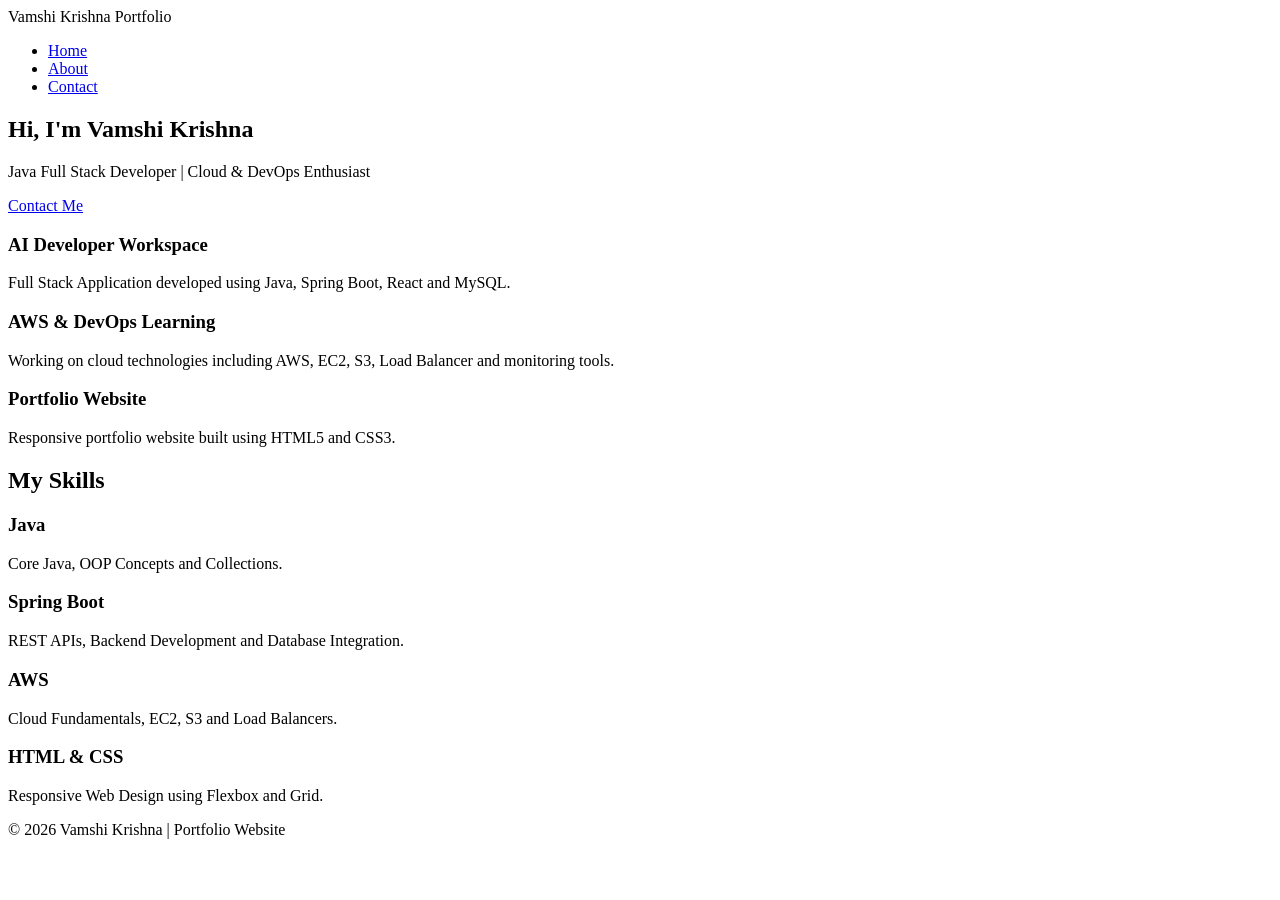
==== index.html @ f7513c07 "Add files via upload" ====
<!DOCTYPE html>
<html lang="en">

<head>
    <meta charset="UTF-8">
    <meta name="viewport" content="width=device-width, initial-scale=1.0">
    <title>Vamshi Krishna Portfolio</title>
    <link rel="stylesheet" href="styles/main.css">
</head>

<body>

    <!-- Navigation Bar -->
    <header>
        <nav>
            <div class="logo">Vamshi Krishna Portfolio</div>

            <ul class="nav-links">
                <li><a href="index.html">Home</a></li>
                <li><a href="about.html">About</a></li>
                <li><a href="contact.html">Contact</a></li>
            </ul>
        </nav>
    </header>

    <!-- Hero Section -->
    <section class="hero">

        <h1>
            Hi, I'm <span class="highlight">Vamshi Krishna</span>
        </h1>

        <p>
            Java Full Stack Developer | Cloud & DevOps Enthusiast
        </p>

        <a href="contact.html" class="btn">
            Contact Me
        </a>

    </section>

    <!-- Projects Section -->
    <section class="projects">

        <div class="card">
            <h3>AI Developer Workspace</h3>

            <p>
                Full Stack Application developed using Java,
                Spring Boot, React and MySQL.
            </p>
        </div>

        <div class="card">
            <h3>AWS & DevOps Learning</h3>

            <p>
                Working on cloud technologies including AWS,
                EC2, S3, Load Balancer and monitoring tools.
            </p>
        </div>

        <div class="card">
            <h3>Portfolio Website</h3>

            <p>
                Responsive portfolio website built using
                HTML5 and CSS3.
            </p>
        </div>

    </section>

    <!-- Skills Section -->
    <section class="content">

        <h1>My Skills</h1>

        <div class="projects">

            <div class="card">
                <h3>Java</h3>
                <p>Core Java, OOP Concepts and Collections.</p>
            </div>

            <div class="card">
                <h3>Spring Boot</h3>
                <p>REST APIs, Backend Development and Database Integration.</p>
            </div>

            <div class="card">
                <h3>AWS</h3>
                <p>Cloud Fundamentals, EC2, S3 and Load Balancers.</p>
            </div>

            <div class="card">
                <h3>HTML & CSS</h3>
                <p>Responsive Web Design using Flexbox and Grid.</p>
            </div>

        </div>

    </section>

    <!-- Footer -->
    <footer>
        <p>
            © 2026 Vamshi Krishna | Portfolio Website
        </p>
    </footer>

</body>

</html>
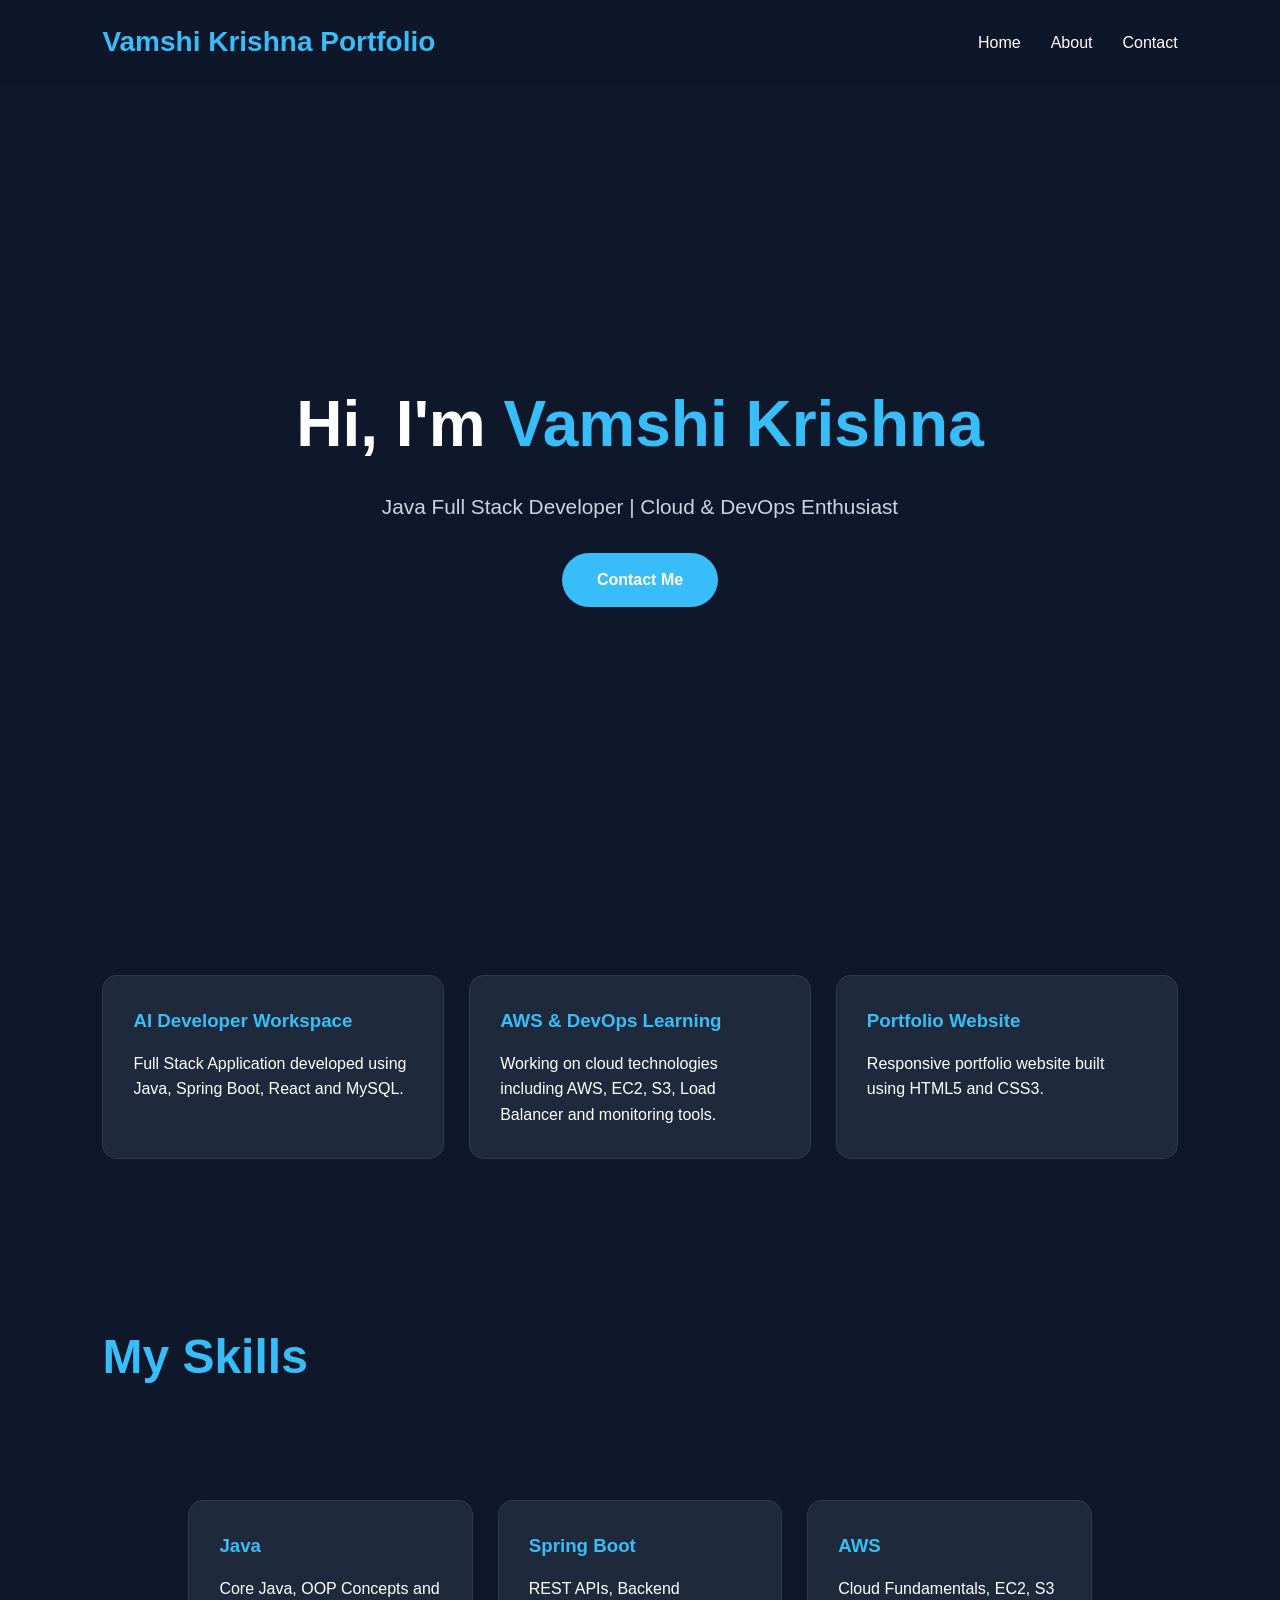
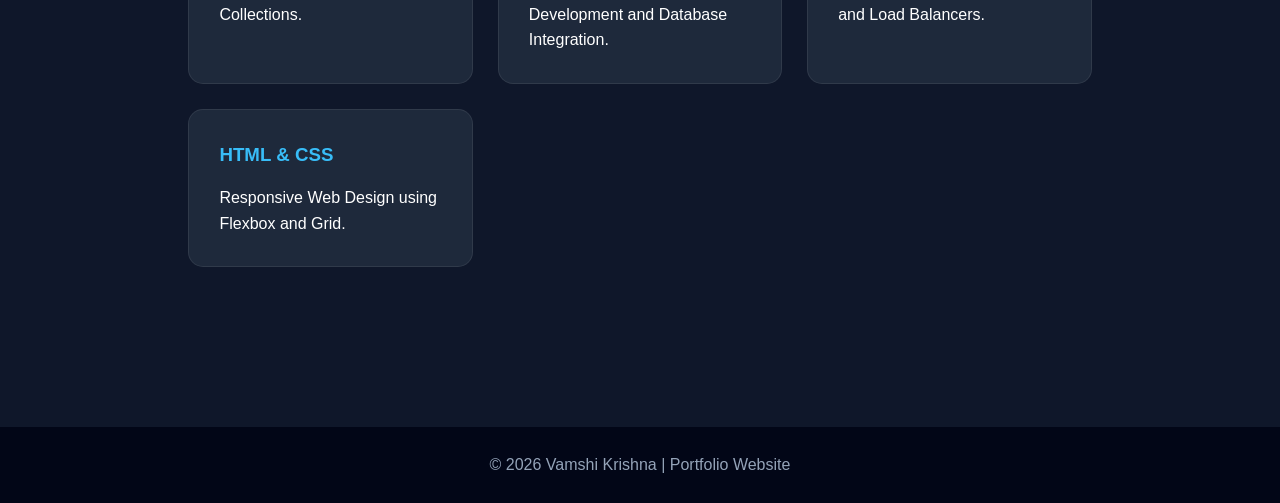
==== commit ba6759d7: "Add files via upload" ====
--- a/index.html
+++ b/index.html
@@ -5,7 +5,7 @@
     <meta charset="UTF-8">
     <meta name="viewport" content="width=device-width, initial-scale=1.0">
     <title>Vamshi Krishna Portfolio</title>
-    <link rel="stylesheet" href="styles/main.css">
+    <link rel="stylesheet" href="main.css">
 </head>
 
 <body>
--- a/main.css
+++ b/main.css
@@ -0,0 +1,196 @@
+@import url('https://fonts.googleapis.com/css2?family=Poppins:wght@300;400;500;600;700&display=swap');
+
+*{
+    margin:0;
+    padding:0;
+    box-sizing:border-box;
+    font-family:'Poppins',sans-serif;
+}
+
+body{
+    background:#0f172a;
+    color:white;
+    line-height:1.6;
+}
+
+/* Navbar */
+
+nav{
+    display:flex;
+    justify-content:space-between;
+    align-items:center;
+    padding:20px 8%;
+    background:rgba(15,23,42,0.95);
+    backdrop-filter:blur(10px);
+    position:sticky;
+    top:0;
+    z-index:100;
+}
+
+.logo{
+    font-size:28px;
+    font-weight:700;
+    color:#38bdf8;
+}
+
+.nav-links{
+    display:flex;
+    list-style:none;
+    gap:30px;
+}
+
+.nav-links a{
+    text-decoration:none;
+    color:white;
+    font-weight:500;
+    transition:0.3s;
+}
+
+.nav-links a:hover{
+    color:#38bdf8;
+}
+
+/* Hero Section */
+
+.hero{
+    min-height:90vh;
+    display:flex;
+    flex-direction:column;
+    justify-content:center;
+    align-items:center;
+    text-align:center;
+    padding:20px;
+   
+    background-size:cover;
+    background-position:center;
+}
+
+.hero h1{
+    font-size:4rem;
+    margin-bottom:15px;
+}
+
+.hero p{
+    font-size:1.3rem;
+    color:#cbd5e1;
+    margin-bottom:30px;
+}
+
+.highlight{
+    color:#38bdf8;
+}
+
+.btn{
+    padding:14px 35px;
+    background:#38bdf8;
+    color:white;
+    text-decoration:none;
+    border-radius:30px;
+    font-weight:600;
+    transition:0.3s;
+}
+
+.btn:hover{
+    transform:translateY(-4px);
+    box-shadow:0 8px 20px rgba(56,189,248,0.4);
+}
+
+/* Cards */
+
+.projects{
+    padding:80px 8%;
+    display:grid;
+    grid-template-columns:repeat(auto-fit,minmax(280px,1fr));
+    gap:25px;
+}
+
+.card{
+    background:#1e293b;
+    padding:30px;
+    border-radius:15px;
+    transition:0.4s;
+    border:1px solid rgba(255,255,255,0.08);
+}
+
+.card:hover{
+    transform:translateY(-10px);
+    box-shadow:0 15px 35px rgba(0,0,0,0.3);
+}
+
+.card h3{
+    color:#38bdf8;
+    margin-bottom:15px;
+}
+
+/* About */
+
+.content{
+    padding:80px 8%;
+}
+
+.content h1{
+    font-size:3rem;
+    margin-bottom:25px;
+    color:#38bdf8;
+}
+
+.content h2{
+    margin-top:35px;
+    margin-bottom:15px;
+}
+
+.content ul{
+    padding-left:20px;
+}
+
+.content li{
+    margin-bottom:10px;
+}
+
+/* Contact */
+
+.contact-box{
+    max-width:700px;
+    margin:auto;
+    background:#1e293b;
+    padding:40px;
+    border-radius:15px;
+    box-shadow:0 10px 30px rgba(0,0,0,0.3);
+}
+
+.contact-box p{
+    margin:15px 0;
+    font-size:18px;
+}
+
+/* Footer */
+
+footer{
+    text-align:center;
+    padding:25px;
+    background:#020617;
+    color:#94a3b8;
+}
+
+/* Mobile */
+
+@media(max-width:768px){
+
+    nav{
+        flex-direction:column;
+        gap:15px;
+    }
+
+    .nav-links{
+        flex-direction:column;
+        text-align:center;
+    }
+
+    .hero h1{
+        font-size:2.5rem;
+    }
+
+    .hero p{
+        font-size:1rem;
+    }
+}
